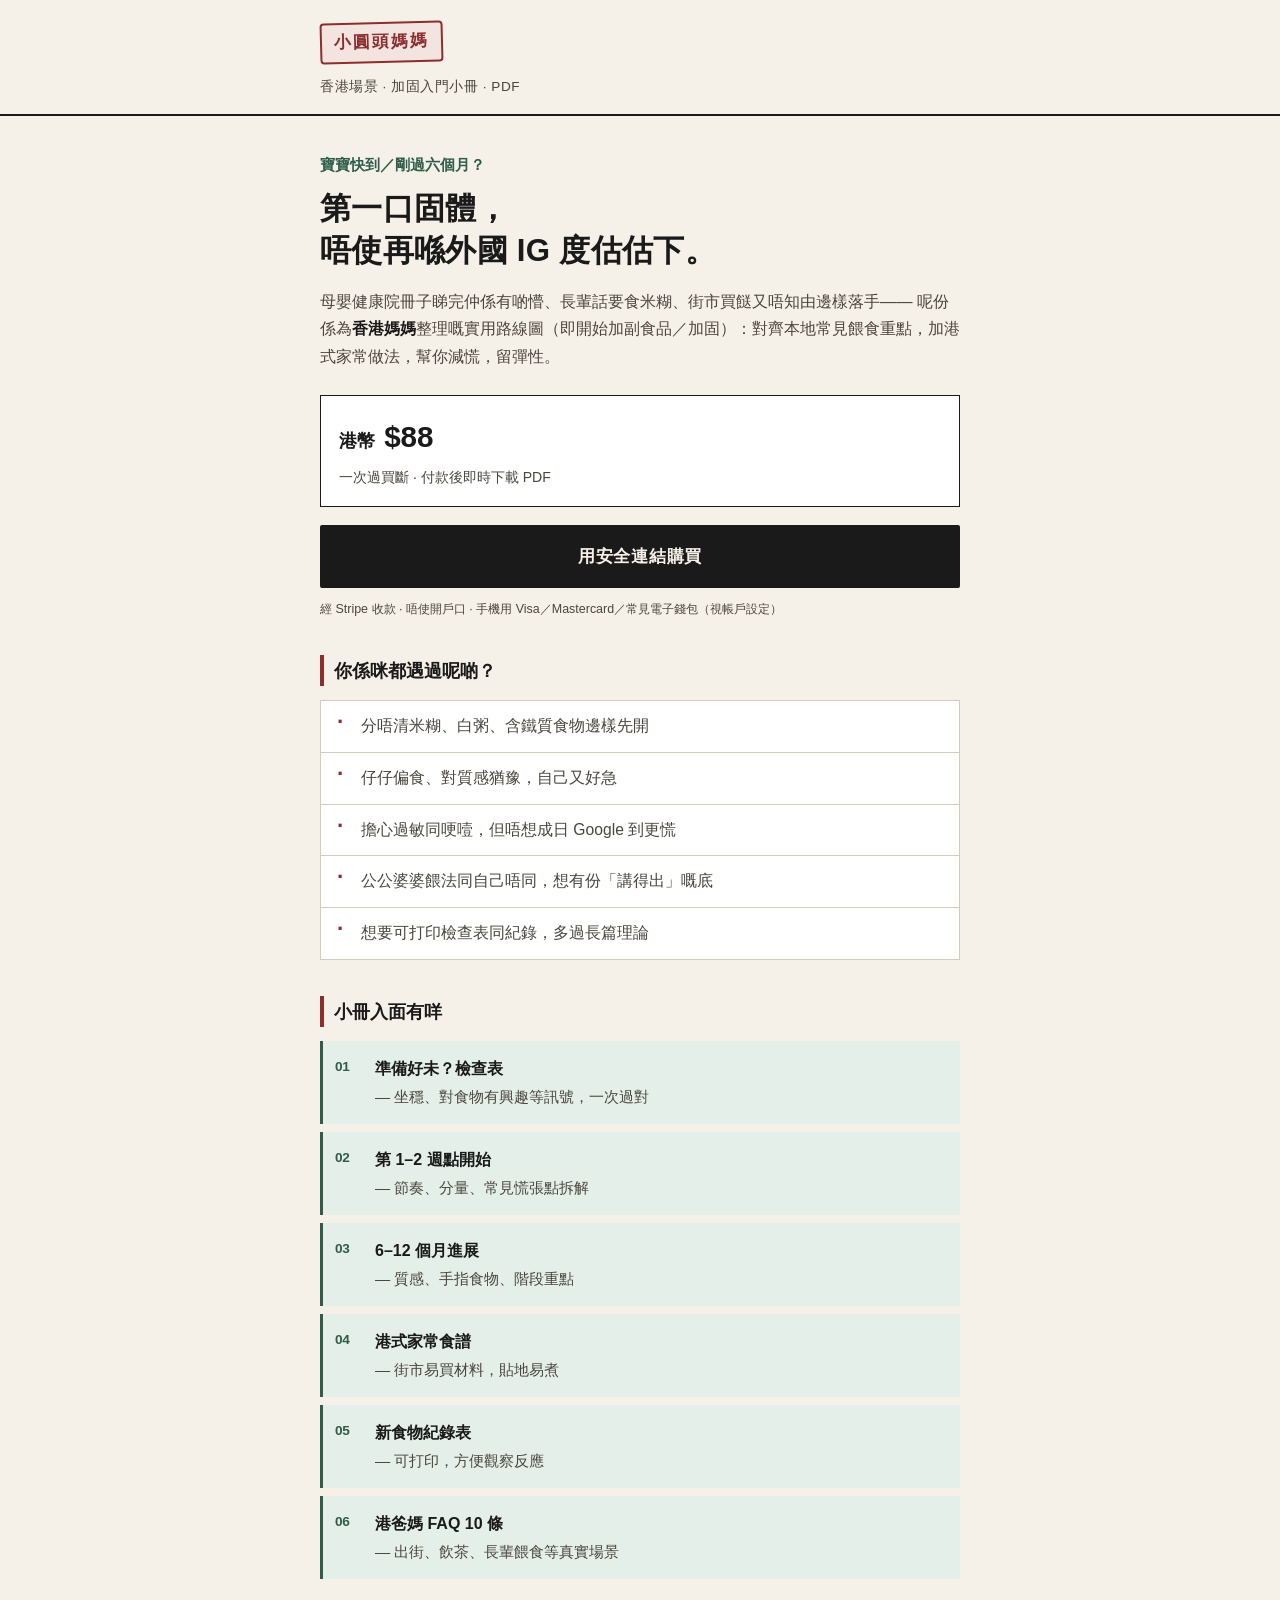
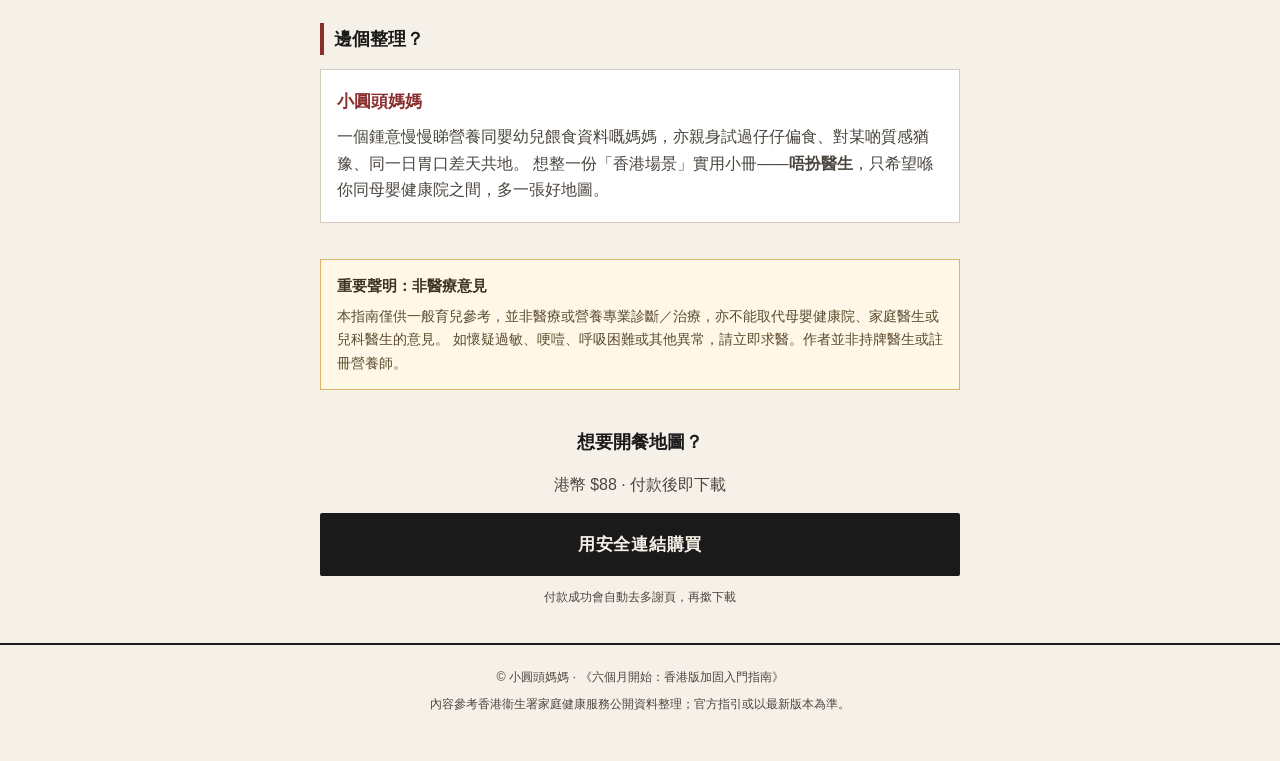
==== index.html @ 56ff45f7 "Add files via upload" ====
<!DOCTYPE html>
<html lang="zh-Hant-HK">
<head>
  <meta charset="UTF-8" />
  <meta name="viewport" content="width=device-width, initial-scale=1" />
  <title>六個月開始・香港版加固入門｜小圓頭媽媽</title>
  <meta name="description" content="給香港第一胎媽媽嘅 6–12 個月副食品（加固）實用地圖：檢查表、街市易買食譜、新食物紀錄。對齊母嬰健康院常見重點。非醫療意見。" />
  <link rel="stylesheet" href="styles.css" />
</head>
<body>
  <header class="masthead">
    <div class="wrap">
      <div class="stamp">小圓頭媽媽</div>
      <p class="mast-line">香港場景 · 加固入門小冊 · PDF</p>
    </div>
  </header>

  <main>
    <section class="lead wrap">
      <p class="kicker">寶寶快到／剛過六個月？</p>
      <h1>第一口固體，<br />唔使再喺外國 IG 度估估下。</h1>
      <p class="lead-body">
        母嬰健康院冊子睇完仲係有啲懵、長輩話要食米糊、街市買餸又唔知由邊樣落手——
        呢份係為<strong>香港媽媽</strong>整理嘅實用路線圖（即開始加副食品／加固）：對齊本地常見餵食重點，加港式家常做法，幫你減慌，留彈性。
      </p>
      <div class="price-box">
        <div class="price-main">港幣 <em>$88</em></div>
        <div class="price-sub">一次過買斷 · 付款後即時下載 PDF</div>
      </div>
      <!-- 換成你嘅 Stripe Payment Link -->
      <a class="btn" id="buy-btn" href="https://buy.stripe.com/test_3cI4gy46ch1I2t8eXzfYY00">用安全連結購買</a>
      <p class="fine">經 Stripe 收款 · 唔使開戶口 · 手機用 Visa／Mastercard／常見電子錢包（視帳戶設定）</p>
    </section>

    <section class="wrap block">
      <h2>你係咪都遇過呢啲？</h2>
      <ul class="pain">
        <li>分唔清米糊、白粥、含鐵質食物邊樣先開</li>
        <li>仔仔偏食、對質感猶豫，自己又好急</li>
        <li>擔心過敏同哽噎，但唔想成日 Google 到更慌</li>
        <li>公公婆婆餵法同自己唔同，想有份「講得出」嘅底</li>
        <li>想要可打印檢查表同紀錄，多過長篇理論</li>
      </ul>
    </section>

    <section class="wrap block">
      <h2>小冊入面有咩</h2>
      <ol class="toc">
        <li><b>準備好未？檢查表</b> — 坐穩、對食物有興趣等訊號，一次過對</li>
        <li><b>第 1–2 週點開始</b> — 節奏、分量、常見慌張點拆解</li>
        <li><b>6–12 個月進展</b> — 質感、手指食物、階段重點</li>
        <li><b>港式家常食譜</b> — 街市易買材料，貼地易煮</li>
        <li><b>新食物紀錄表</b> — 可打印，方便觀察反應</li>
        <li><b>港爸媽 FAQ 10 條</b> — 出街、飲茶、長輩餵食等真實場景</li>
      </ol>
    </section>

    <section class="wrap block who">
      <h2>邊個整理？</h2>
      <div class="who-card">
        <p class="who-name">小圓頭媽媽</p>
        <p>
          一個鍾意慢慢睇營養同嬰幼兒餵食資料嘅媽媽，亦親身試過仔仔偏食、對某啲質感猶豫、同一日胃口差天共地。
          想整一份「香港場景」實用小冊——<strong>唔扮醫生</strong>，只希望喺你同母嬰健康院之間，多一張好地圖。
        </p>
      </div>
    </section>

    <section class="wrap block">
      <aside class="disclaimer">
        <strong>重要聲明：非醫療意見</strong>
        <p>
          本指南僅供一般育兒參考，並非醫療或營養專業診斷／治療，亦不能取代母嬰健康院、家庭醫生或兒科醫生的意見。
          如懷疑過敏、哽噎、呼吸困難或其他異常，請立即求醫。作者並非持牌醫生或註冊營養師。
        </p>
      </aside>
    </section>

    <section class="wrap block buy-again">
      <h2>想要開餐地圖？</h2>
      <p class="buy-again-price">港幣 $88 · 付款後即下載</p>
      <a class="btn" href="https://buy.stripe.com/test_3cI4gy46ch1I2t8eXzfYY00">用安全連結購買</a>
      <p class="fine">付款成功會自動去多謝頁，再撳下載</p>
    </section>
  </main>

  <footer>
    <div class="wrap">
      <p>© 小圓頭媽媽 · 《六個月開始：香港版加固入門指南》</p>
      <p>內容參考香港衞生署家庭健康服務公開資料整理；官方指引或以最新版本為準。</p>
    </div>
  </footer>
</body>
</html>
---- styles.css ----
/* 小圓頭媽媽｜加固指南賣頁 — 港式小店風（唔似英文數碼產品站） */
:root {
  --paper: #f6f1e8;
  --ink: #1a1a1a;
  --ink-soft: #4a453e;
  --line: #d4cbbd;
  --stamp: #8b2e2e;
  --stamp-bg: #f3e4e0;
  --tea: #2f5d4a;
  --tea-soft: #e4efe9;
  --btn: #1a1a1a;
  --btn-text: #f6f1e8;
  --warn: #fff8e7;
  --warn-line: #d9b56a;
  --font: "PingFang HK", "PingFang TC", "Noto Sans TC", "Microsoft JhengHei", sans-serif;
}

* { box-sizing: border-box; }
html { scroll-behavior: smooth; }
body {
  margin: 0;
  font-family: var(--font);
  color: var(--ink);
  background: var(--paper);
  line-height: 1.7;
  -webkit-font-smoothing: antialiased;
}
a { color: var(--stamp); }

.wrap {
  width: min(640px, 90%);
  margin: 0 auto;
}

/* 報紙頭／印章感 masthead */
.masthead {
  padding: 22px 0 16px;
  border-bottom: 2px solid var(--ink);
}
.stamp {
  display: inline-block;
  font-weight: 800;
  font-size: 1.05rem;
  letter-spacing: 0.12em;
  color: var(--stamp);
  border: 2px solid var(--stamp);
  padding: 4px 12px;
  border-radius: 4px;
  transform: rotate(-1.5deg);
  background: var(--stamp-bg);
}
.mast-line {
  margin: 12px 0 0;
  font-size: 0.85rem;
  color: var(--ink-soft);
  letter-spacing: 0.04em;
}

.lead {
  padding: 36px 0 28px;
}
.kicker {
  margin: 0 0 10px;
  font-size: 0.95rem;
  color: var(--tea);
  font-weight: 700;
}
.lead h1 {
  margin: 0 0 16px;
  font-size: clamp(1.45rem, 5.2vw, 1.95rem);
  line-height: 1.35;
  font-weight: 800;
  letter-spacing: 0.01em;
}
.lead-body {
  margin: 0 0 24px;
  color: var(--ink-soft);
  font-size: 1.02rem;
}
.lead-body strong { color: var(--ink); }

.price-box {
  background: #fff;
  border: 1.5px solid var(--ink);
  padding: 16px 18px;
  margin-bottom: 18px;
}
.price-main {
  font-size: 1.15rem;
  font-weight: 700;
}
.price-main em {
  font-style: normal;
  font-size: 1.85rem;
  font-weight: 800;
  margin-left: 4px;
}
.price-sub {
  margin-top: 4px;
  font-size: 0.88rem;
  color: var(--ink-soft);
}

.btn {
  display: block;
  width: 100%;
  text-align: center;
  background: var(--btn);
  color: var(--btn-text) !important;
  text-decoration: none;
  font-weight: 700;
  font-size: 1.08rem;
  padding: 15px 20px;
  border-radius: 2px;
  border: 2px solid var(--ink);
  letter-spacing: 0.04em;
}
.btn:active { opacity: 0.88; }

.fine {
  margin: 12px 0 0;
  font-size: 0.78rem;
  color: var(--ink-soft);
  line-height: 1.5;
}

.block {
  padding: 8px 0 28px;
}
.block h2 {
  margin: 0 0 14px;
  font-size: 1.15rem;
  font-weight: 800;
  border-left: 4px solid var(--stamp);
  padding-left: 10px;
}

.pain {
  list-style: none;
  margin: 0;
  padding: 0;
  background: #fff;
  border: 1px solid var(--line);
}
.pain li {
  padding: 12px 14px 12px 40px;
  position: relative;
  border-bottom: 1px solid var(--line);
  color: var(--ink-soft);
  font-size: 0.98rem;
}
.pain li:last-child { border-bottom: none; }
.pain li::before {
  content: "·";
  position: absolute;
  left: 16px;
  top: 10px;
  font-size: 1.4rem;
  font-weight: 800;
  color: var(--stamp);
  line-height: 1;
}

.toc {
  margin: 0;
  padding: 0;
  list-style: none;
  counter-reset: toc;
}
.toc li {
  counter-increment: toc;
  position: relative;
  padding: 14px 14px 14px 52px;
  margin-bottom: 8px;
  background: var(--tea-soft);
  border-left: 3px solid var(--tea);
  font-size: 0.95rem;
  color: var(--ink-soft);
}
.toc li b {
  display: block;
  color: var(--ink);
  margin-bottom: 2px;
  font-size: 1rem;
}
.toc li::before {
  content: counter(toc, decimal-leading-zero);
  position: absolute;
  left: 12px;
  top: 14px;
  font-weight: 800;
  font-size: 0.85rem;
  color: var(--tea);
  letter-spacing: -0.02em;
}

.who-card {
  background: #fff;
  border: 1px solid var(--line);
  padding: 18px 16px;
}
.who-name {
  margin: 0 0 8px;
  font-weight: 800;
  font-size: 1.05rem;
  color: var(--stamp);
}
.who-card p:last-child {
  margin: 0;
  color: var(--ink-soft);
  font-size: 0.98rem;
}

.disclaimer {
  background: var(--warn);
  border: 1px solid var(--warn-line);
  padding: 14px 16px;
  font-size: 0.86rem;
  color: #5a4a2e;
}
.disclaimer strong {
  display: block;
  margin-bottom: 6px;
  color: #3d3220;
  font-size: 0.92rem;
}
.disclaimer p { margin: 0; }

.buy-again {
  text-align: center;
  padding-bottom: 36px;
}
.buy-again h2 {
  border-left: none;
  padding-left: 0;
  text-align: center;
}
.buy-again-price {
  margin: 0 0 14px;
  color: var(--ink-soft);
}

footer {
  border-top: 2px solid var(--ink);
  padding: 22px 0 40px;
  font-size: 0.78rem;
  color: var(--ink-soft);
  text-align: center;
}
footer p { margin: 0 0 6px; }

/* 多謝頁 */
.thanks {
  padding: 40px 0 24px;
  text-align: center;
}
.thanks .ok-tag {
  display: inline-block;
  background: var(--tea-soft);
  color: var(--tea);
  font-weight: 700;
  font-size: 0.85rem;
  padding: 4px 10px;
  margin-bottom: 12px;
  border: 1px solid var(--tea);
}
.thanks h1 {
  margin: 0 0 12px;
  font-size: 1.7rem;
  font-weight: 800;
}
.thanks .lead-body {
  text-align: left;
  max-width: 36em;
  margin-left: auto;
  margin-right: auto;
}

.steps {
  counter-reset: s;
  list-style: none;
  margin: 0;
  padding: 0;
  background: #fff;
  border: 1px solid var(--line);
}
.steps li {
  counter-increment: s;
  padding: 12px 14px 12px 48px;
  position: relative;
  border-bottom: 1px solid var(--line);
  color: var(--ink-soft);
}
.steps li:last-child { border-bottom: none; }
.steps li::before {
  content: counter(s);
  position: absolute;
  left: 14px;
  top: 12px;
  width: 1.5em;
  height: 1.5em;
  background: var(--ink);
  color: var(--paper);
  font-size: 0.8rem;
  font-weight: 700;
  display: flex;
  align-items: center;
  justify-content: center;
}
.btn-ghost {
  display: block;
  width: 100%;
  text-align: center;
  margin-top: 12px;
  background: transparent;
  color: var(--ink) !important;
  text-decoration: none;
  font-weight: 600;
  font-size: 0.95rem;
  padding: 12px 20px;
  border: 1.5px solid var(--ink);
  border-radius: 2px;
}
.download-box {
  background: #fff;
  border: 1.5px solid var(--ink);
  padding: 20px 16px;
  text-align: center;
}
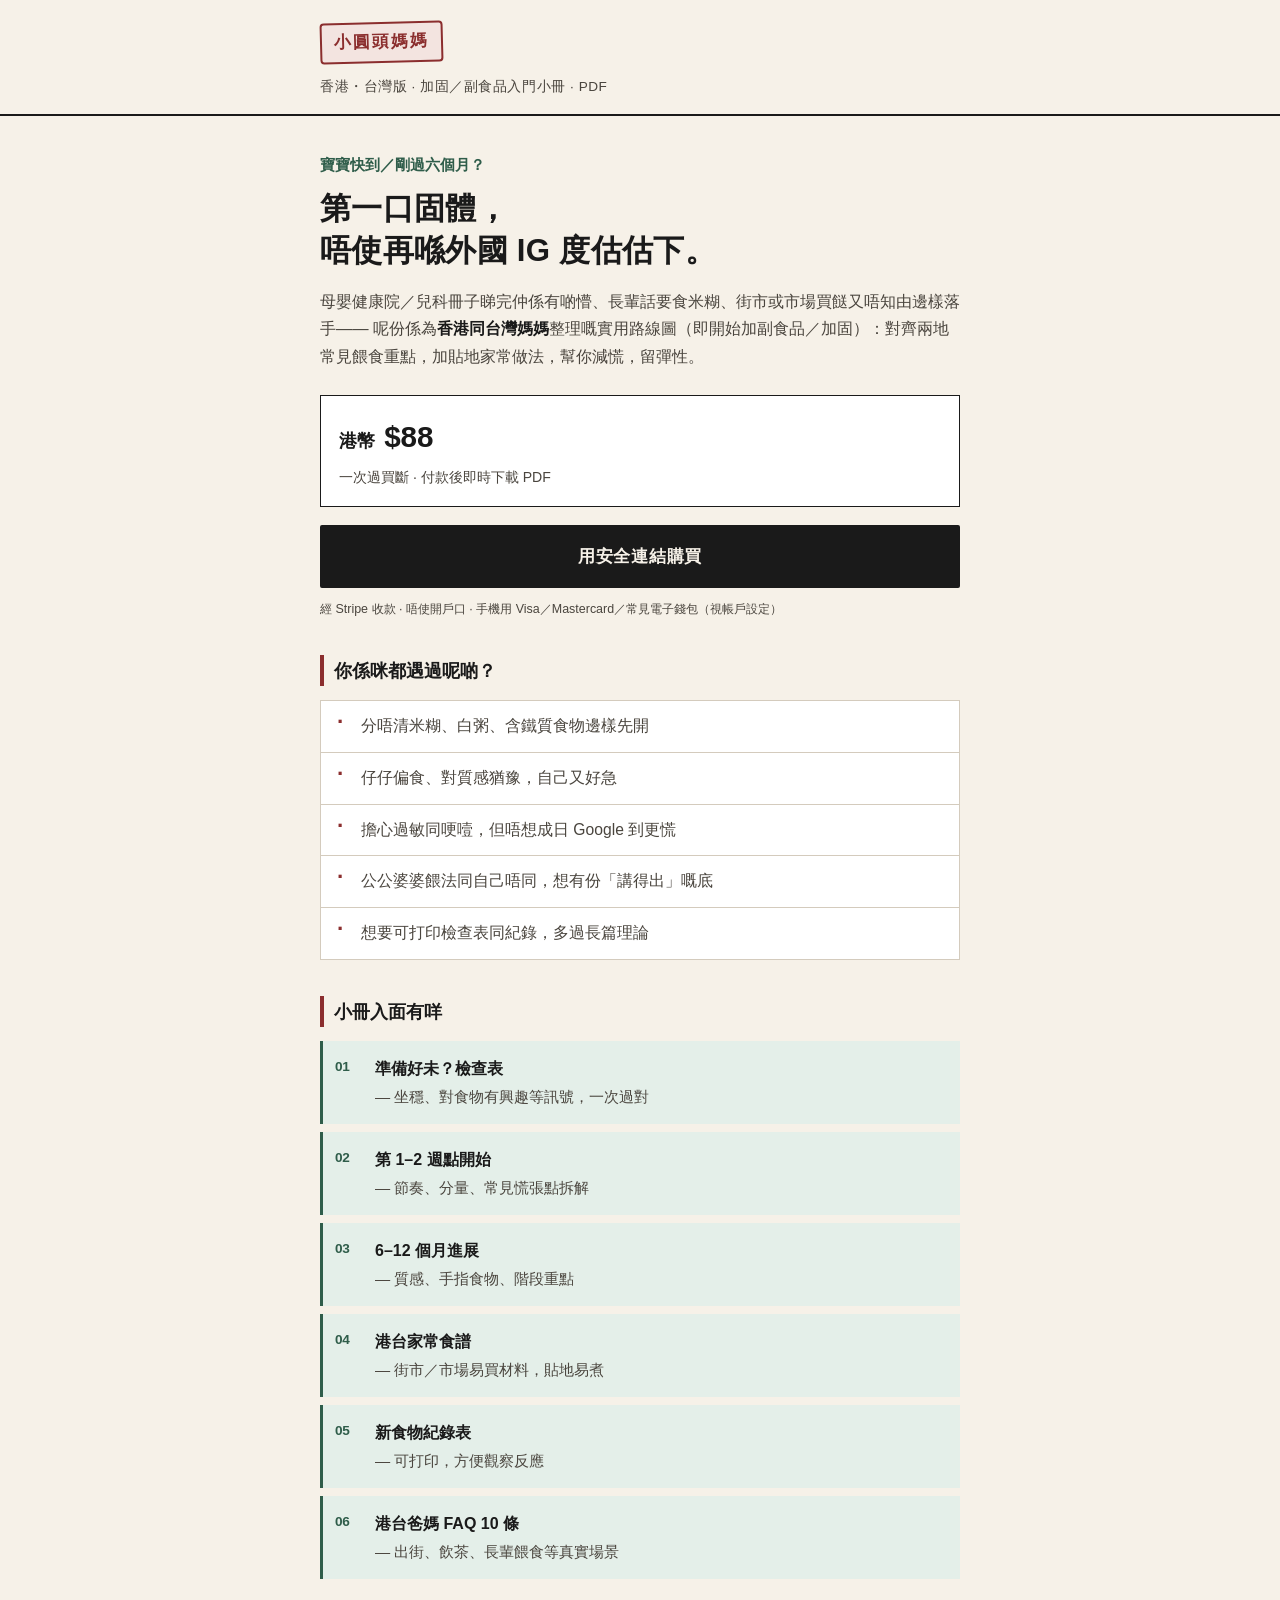
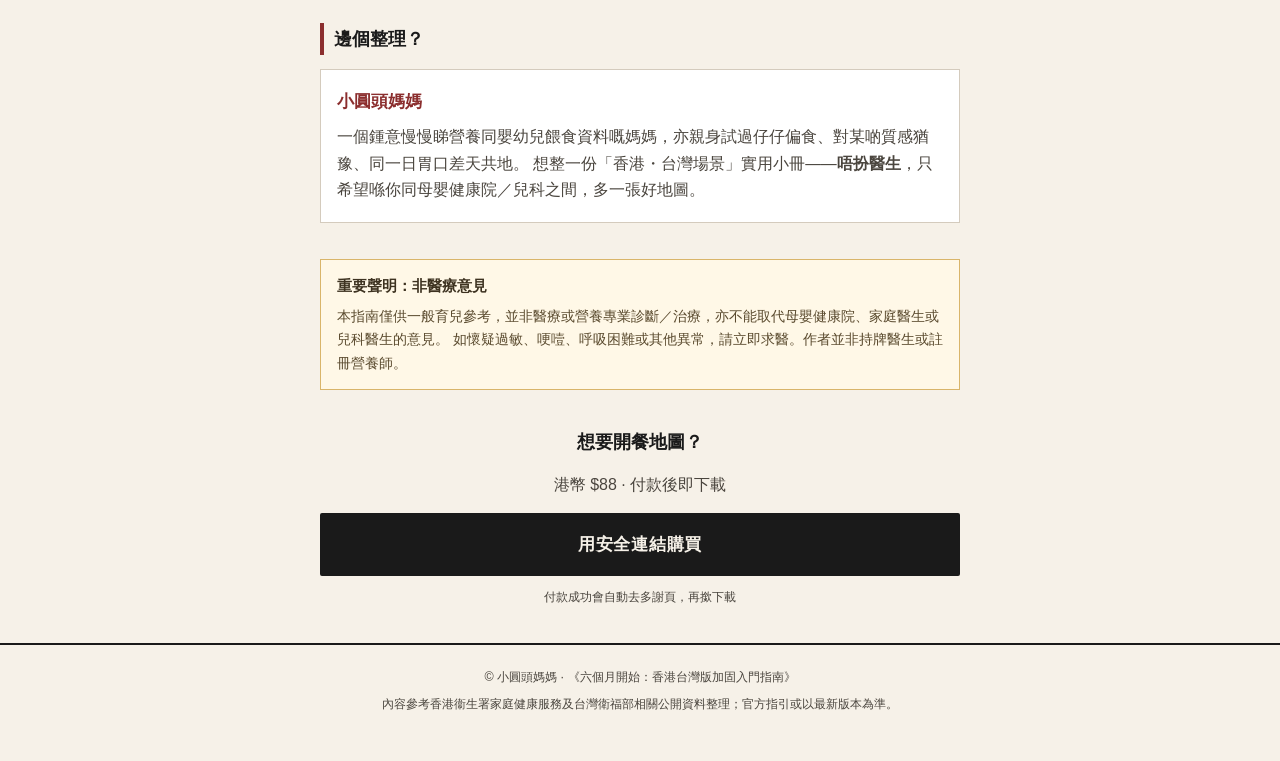
==== commit 6b663ba0: "Update the sales site to the Hong Kong and Taiwan edition. Replace the v0.4 Hong Kong guide with the" ====
--- a/index.html
+++ b/index.html
@@ -3,15 +3,15 @@
 <head>
   <meta charset="UTF-8" />
   <meta name="viewport" content="width=device-width, initial-scale=1" />
-  <title>六個月開始・香港版加固入門｜小圓頭媽媽</title>
-  <meta name="description" content="給香港第一胎媽媽嘅 6–12 個月副食品（加固）實用地圖：檢查表、街市易買食譜、新食物紀錄。對齊母嬰健康院常見重點。非醫療意見。" />
+  <title>六個月開始・香港台灣版加固入門｜小圓頭媽媽</title>
+  <meta name="description" content="給香港同台灣第一胎媽媽嘅 6–12 個月副食品（加固）實用地圖：檢查表、街市／市場易買食譜、新食物紀錄。對齊本地常見餵食重點。非醫療意見。" />
   <link rel="stylesheet" href="styles.css" />
 </head>
 <body>
   <header class="masthead">
     <div class="wrap">
       <div class="stamp">小圓頭媽媽</div>
-      <p class="mast-line">香港場景 · 加固入門小冊 · PDF</p>
+      <p class="mast-line">香港・台灣版 · 加固／副食品入門小冊 · PDF</p>
     </div>
   </header>
 
@@ -20,8 +20,8 @@
       <p class="kicker">寶寶快到／剛過六個月？</p>
       <h1>第一口固體，<br />唔使再喺外國 IG 度估估下。</h1>
       <p class="lead-body">
-        母嬰健康院冊子睇完仲係有啲懵、長輩話要食米糊、街市買餸又唔知由邊樣落手——
-        呢份係為<strong>香港媽媽</strong>整理嘅實用路線圖（即開始加副食品／加固）：對齊本地常見餵食重點，加港式家常做法，幫你減慌，留彈性。
+        母嬰健康院／兒科冊子睇完仲係有啲懵、長輩話要食米糊、街市或市場買餸又唔知由邊樣落手——
+        呢份係為<strong>香港同台灣媽媽</strong>整理嘅實用路線圖（即開始加副食品／加固）：對齊兩地常見餵食重點，加貼地家常做法，幫你減慌，留彈性。
       </p>
       <div class="price-box">
         <div class="price-main">港幣 <em>$88</em></div>
@@ -49,9 +49,9 @@
         <li><b>準備好未？檢查表</b> — 坐穩、對食物有興趣等訊號，一次過對</li>
         <li><b>第 1–2 週點開始</b> — 節奏、分量、常見慌張點拆解</li>
         <li><b>6–12 個月進展</b> — 質感、手指食物、階段重點</li>
-        <li><b>港式家常食譜</b> — 街市易買材料，貼地易煮</li>
+        <li><b>港台家常食譜</b> — 街市／市場易買材料，貼地易煮</li>
         <li><b>新食物紀錄表</b> — 可打印，方便觀察反應</li>
-        <li><b>港爸媽 FAQ 10 條</b> — 出街、飲茶、長輩餵食等真實場景</li>
+        <li><b>港台爸媽 FAQ 10 條</b> — 出街、飲茶、長輩餵食等真實場景</li>
       </ol>
     </section>
 
@@ -61,7 +61,7 @@
         <p class="who-name">小圓頭媽媽</p>
         <p>
           一個鍾意慢慢睇營養同嬰幼兒餵食資料嘅媽媽，亦親身試過仔仔偏食、對某啲質感猶豫、同一日胃口差天共地。
-          想整一份「香港場景」實用小冊——<strong>唔扮醫生</strong>，只希望喺你同母嬰健康院之間，多一張好地圖。
+          想整一份「香港・台灣場景」實用小冊——<strong>唔扮醫生</strong>，只希望喺你同母嬰健康院／兒科之間，多一張好地圖。
         </p>
       </div>
     </section>
@@ -86,8 +86,8 @@
 
   <footer>
     <div class="wrap">
-      <p>© 小圓頭媽媽 · 《六個月開始：香港版加固入門指南》</p>
-      <p>內容參考香港衞生署家庭健康服務公開資料整理；官方指引或以最新版本為準。</p>
+      <p>© 小圓頭媽媽 · 《六個月開始：香港台灣版加固入門指南》</p>
+      <p>內容參考香港衞生署家庭健康服務及台灣衛福部相關公開資料整理；官方指引或以最新版本為準。</p>
     </div>
   </footer>
 </body>
